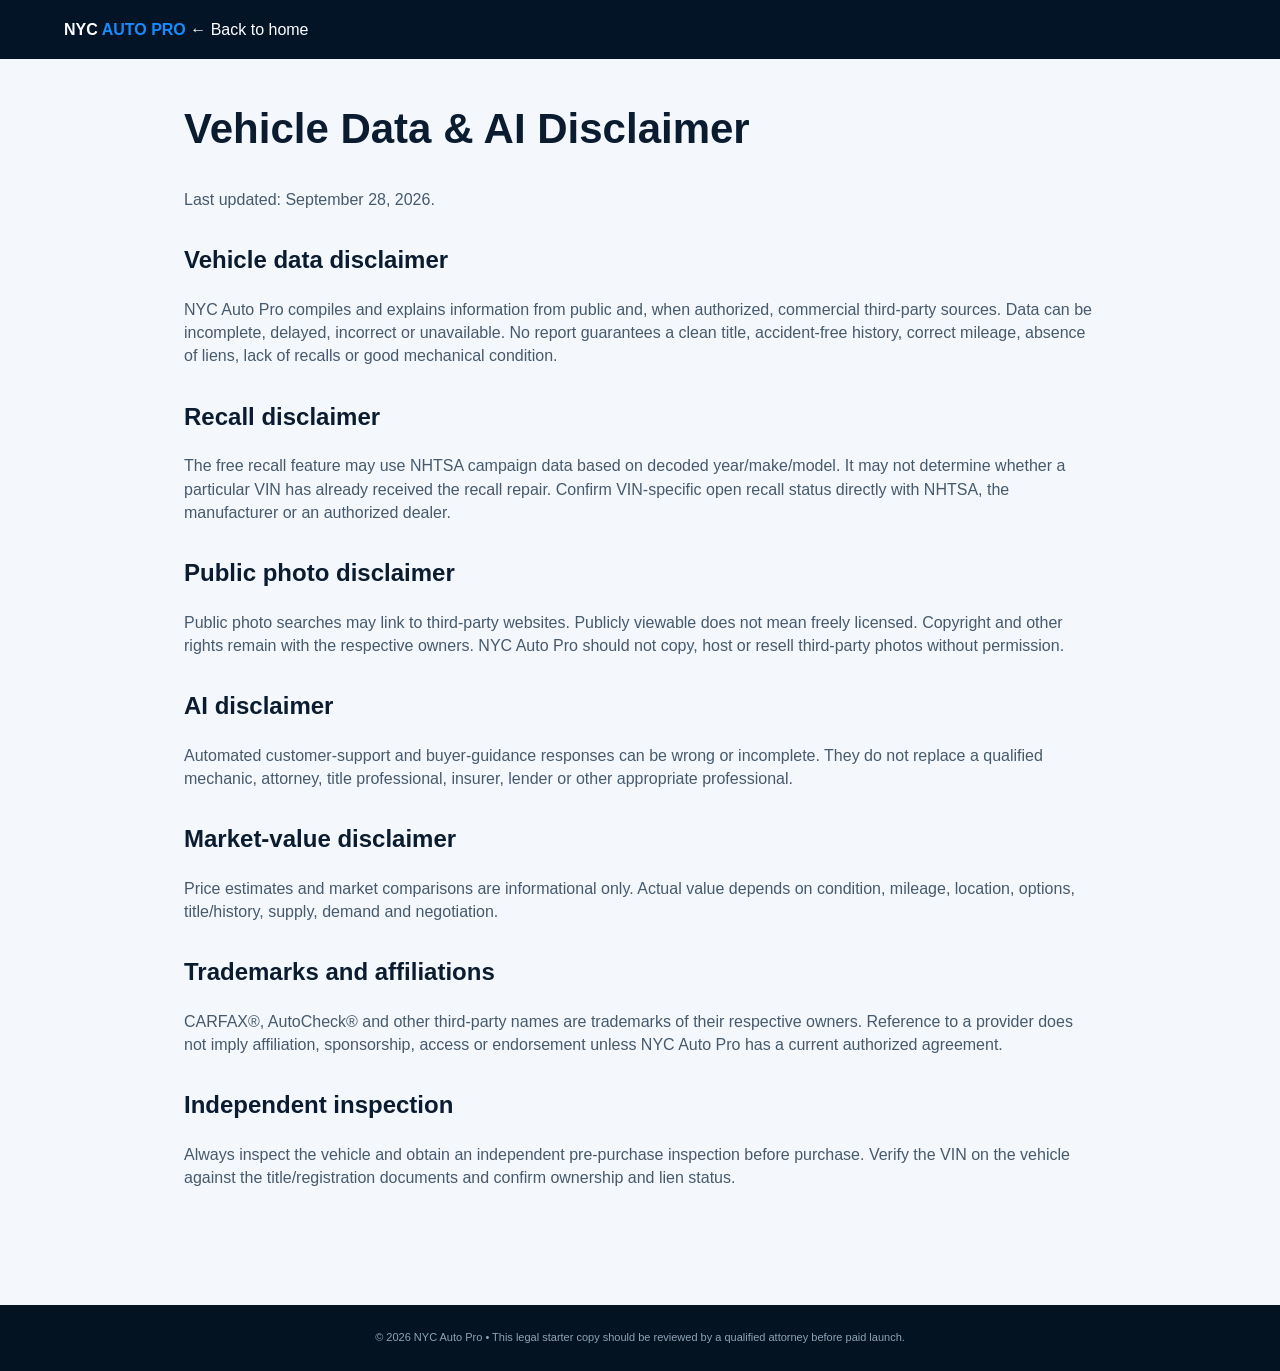
==== disclaimer.html @ b91e8018 "Add files via upload" ====
<!doctype html><html lang="en"><head><meta charset="utf-8"><meta name="viewport" content="width=device-width,initial-scale=1"><title>Vehicle Data & AI Disclaimer | NYC Auto Pro</title><link rel="stylesheet" href="styles.css"></head><body>
<div class="legal-top"><a href="index.html"><b>NYC <span>AUTO PRO</span></b> ← Back to home</a></div><main class="legal-page"><h1>Vehicle Data & AI Disclaimer</h1>
<p>Last updated: September 28, 2026.</p>
<h2>Vehicle data disclaimer</h2><p>NYC Auto Pro compiles and explains information from public and, when authorized, commercial third-party sources. Data can be incomplete, delayed, incorrect or unavailable. No report guarantees a clean title, accident-free history, correct mileage, absence of liens, lack of recalls or good mechanical condition.</p>
<h2>Recall disclaimer</h2><p>The free recall feature may use NHTSA campaign data based on decoded year/make/model. It may not determine whether a particular VIN has already received the recall repair. Confirm VIN-specific open recall status directly with NHTSA, the manufacturer or an authorized dealer.</p>
<h2>Public photo disclaimer</h2><p>Public photo searches may link to third-party websites. Publicly viewable does not mean freely licensed. Copyright and other rights remain with the respective owners. NYC Auto Pro should not copy, host or resell third-party photos without permission.</p>
<h2>AI disclaimer</h2><p>Automated customer-support and buyer-guidance responses can be wrong or incomplete. They do not replace a qualified mechanic, attorney, title professional, insurer, lender or other appropriate professional.</p>
<h2>Market-value disclaimer</h2><p>Price estimates and market comparisons are informational only. Actual value depends on condition, mileage, location, options, title/history, supply, demand and negotiation.</p>
<h2>Trademarks and affiliations</h2><p>CARFAX®, AutoCheck® and other third-party names are trademarks of their respective owners. Reference to a provider does not imply affiliation, sponsorship, access or endorsement unless NYC Auto Pro has a current authorized agreement.</p>
<h2>Independent inspection</h2><p>Always inspect the vehicle and obtain an independent pre-purchase inspection before purchase. Verify the VIN on the vehicle against the title/registration documents and confirm ownership and lien status.</p></main><div class="legal-footer">© 2026 NYC Auto Pro • This legal starter copy should be reviewed by a qualified attorney before paid launch.</div></body></html>
---- styles.css ----
*{box-sizing:border-box}html{scroll-behavior:smooth}body{margin:0;font-family:Inter,Arial,Helvetica,sans-serif;background:#f4f8fc;color:#0b1c31;line-height:1.45}a{color:inherit}button,input,select{font:inherit}button{cursor:pointer}.topbar{height:74px;background:#031427;color:white;display:flex;align-items:center;padding:0 max(24px,5vw);gap:30px;position:sticky;top:0;z-index:30;border-bottom:1px solid #17314d}.brand{display:flex;align-items:center;text-decoration:none;min-width:280px}.brand img{width:60px;height:42px;margin-right:10px}.brand strong{font-size:22px;font-style:italic;letter-spacing:.2px}.brand b,.footer-brand span{color:#168cff}.brand small{display:block;font-size:8px;letter-spacing:1px;color:#c9d9e8}.topbar nav{display:flex;gap:26px;margin-left:auto}.topbar nav a{text-decoration:none;font-size:14px;color:#d6e3ef}.topbar nav a:hover{color:white}.primary,.secondary,.dark-btn,.green-btn{border:0;border-radius:6px;padding:13px 22px;font-weight:800;text-decoration:none;display:inline-block;text-align:center}.primary{background:#0c84ff;color:white;box-shadow:0 8px 24px #0078ff30}.secondary{background:white;color:#0878e8;border:1px solid #168cff}.dark-btn{background:#061728;color:#fff}.green-btn{background:#0aa84f;color:white}.full{width:100%}.menu-btn{display:none;margin-left:auto;background:transparent;color:white;border:0;font-size:24px}.hero{position:relative;overflow:hidden;background:#05172a;color:#fff}.hero-bg{position:absolute;inset:0;background:radial-gradient(circle at 78% 38%,#174d78 0,#08233d 32%,#051526 68%,#03101e 100%)}.hero-bg:after{content:"";position:absolute;inset:0;background:linear-gradient(90deg,#031427 0%,#031427e8 36%,transparent 67%,#03142766 100%)}.hero-wrap{position:relative;z-index:2;max-width:1420px;margin:auto;padding:74px 5vw 52px;display:grid;grid-template-columns:1.05fr .95fr;gap:46px;align-items:center}.eyebrow,.section-title>span,.section-kicker{font-size:12px;letter-spacing:2px;font-weight:900;color:#1790ff}.hero h1{font-size:67px;line-height:.95;margin:14px 0 18px;letter-spacing:-2px}.hero h1 span{color:#168cff}.hero-copy>p{font-size:19px;max-width:720px;color:#d5e3ef}.hero-pills{display:flex;gap:15px;flex-wrap:wrap;margin:24px 0;color:#e8f3fc;font-size:13px}.vin-hero{display:flex;max-width:720px}.vin-hero input{flex:1;padding:16px;border:0;border-radius:7px 0 0 7px}.vin-hero button{border-radius:0 7px 7px 0;min-width:160px}.micro{font-size:11px;margin-top:9px;color:#b7c9da}.hero-media{position:relative;min-height:390px}.hero-media>img{width:100%;height:390px;object-fit:cover;border-radius:16px;box-shadow:0 25px 70px #0009;border:1px solid #2f5576}.feature-panel{position:absolute;right:-10px;top:28px;width:260px;background:#091e34eb;padding:18px;border:1px solid #31506d;border-radius:14px;box-shadow:0 20px 50px #0008}.feature-panel>div{display:flex;gap:10px;align-items:start;margin:13px 0}.feature-panel i{display:grid;place-items:center;min-width:22px;height:22px;border-radius:50%;font-style:normal;background:#0ba84f}.feature-panel b{display:block}.feature-panel small{color:#b7c8d8}.icon-strip{background:#03172a;color:white;display:grid;grid-template-columns:repeat(6,1fr);padding:15px 5vw;gap:18px;border-top:1px solid #1d3b56}.icon-strip>div{display:grid;grid-template-columns:auto 1fr;column-gap:8px}.icon-strip span{grid-row:1/3;font-size:26px}.icon-strip b{font-size:12px}.icon-strip small{font-size:10px;color:#b8c8d7}.section-title{text-align:center;max-width:850px;margin:0 auto 36px}.section-title h2{font-size:38px;margin:6px 0 8px;letter-spacing:-1px}.section-title p{color:#657587;margin:0}.dark-title h2,.dark-title p{color:white}.light-title h2,.light-title p{color:white}.recall-section{padding:70px 5vw;background:linear-gradient(135deg,#0a7ff0,#064f9c);color:white}.recall-card{max-width:1180px;margin:auto;background:#fff;color:#0b1c31;border-radius:16px;padding:28px;display:grid;grid-template-columns:1fr 1fr;gap:28px;box-shadow:0 20px 60px #003a7766}.recall-form label,.order-form label{display:block;font-weight:800;margin-bottom:8px}.input-row{display:flex}.input-row input{flex:1;padding:15px;border:1px solid #cfdae6;border-radius:7px 0 0 7px}.input-row button{border-radius:0 7px 7px 0}.recall-form small{display:block;margin-top:10px;color:#68788b}.recall-result{background:#f3f7fb;border-radius:12px;padding:20px;min-height:180px}.empty-state{text-align:center;color:#6d7b8b;padding:15px}.big-icon{font-size:40px}.vehicle-result h3{margin-top:0}.result-grid{display:grid;grid-template-columns:repeat(2,1fr);gap:8px;font-size:13px}.result-grid div{background:white;padding:10px;border-radius:7px}.recall-list{margin-top:12px}.recall-item{background:white;border-left:4px solid #ff9d00;padding:12px;margin:8px 0;border-radius:7px}.recall-item b{display:block}.recall-item small{color:#667687}.sample-section,.buyer-help,.sources,.assistant-section,.order-section{padding:75px 5vw;background:#f7faff}.sample-grid{max-width:1320px;margin:auto;display:grid;grid-template-columns:1.15fr 1fr 1fr 1fr;gap:16px}.vehicle-card,.report-card,.help-grid article,.source-grid article,.order-form{background:white;border:1px solid #dce5ee;border-radius:12px;padding:20px;box-shadow:0 10px 28px #0f365714}.vehicle-card{position:relative}.vehicle-card img{width:100%;height:190px;object-fit:cover;border-radius:8px}.sample-tag{position:absolute;right:16px;top:16px;background:#e8f4ff;color:#0879e8;font-size:10px;font-weight:900;padding:6px 8px;border-radius:4px}.vin-text{font-size:12px;color:#657587}.thumbs{display:flex;gap:8px;margin-top:10px}.thumbs span{background:#eef5fb;padding:7px;font-size:10px;border-radius:5px}.report-card h3{margin-top:0}.report-card dl{display:grid;grid-template-columns:1fr 1fr;font-size:12px}.report-card dt,.report-card dd{padding:8px 0;border-bottom:1px solid #e7edf3;margin:0}.report-card dd{font-weight:800}.report-card small{font-size:10px;color:#6f7d8d}.checklist,.blue-list,.price-card ul{padding:0;list-style:none}.checklist li,.blue-list li,.price-card li{position:relative;padding:6px 0 6px 22px}.checklist li:before,.price-card li:before{content:"✓";position:absolute;left:0;color:#0aa84f;font-weight:900}.blue-list li:before{content:"✓";position:absolute;left:0;color:#0b84ff;font-weight:900}.pricing{padding:75px 5vw;background:linear-gradient(180deg,#051b31,#052441);color:white}.price-grid{max-width:1320px;margin:auto;display:grid;grid-template-columns:repeat(4,1fr);gap:16px}.price-card{position:relative;background:white;color:#0c1d31;padding:26px 22px;border-radius:12px;box-shadow:0 18px 40px #0003}.price-card h3{text-align:center}.price-card strong{display:block;text-align:center;font-size:40px}.price-card ul{min-height:180px;font-size:13px}.price-card.featured{border:3px solid #1389ff;transform:translateY(-7px)}.price-card.free{background:#edfff3}.ribbon{position:absolute;top:-13px;left:50%;transform:translateX(-50%);background:#1389ff;color:white;padding:5px 15px;border-radius:20px;font-size:10px;font-weight:900}.ribbon.green{background:#0aa84f}.pricing-note{max-width:1000px;margin:28px auto 0;text-align:center;color:#b8cadb;font-size:11px}.help-grid{max-width:1320px;margin:auto;display:grid;grid-template-columns:repeat(6,1fr);gap:12px}.help-grid article span{font-size:30px}.help-grid h3{font-size:14px}.help-grid p{font-size:12px;color:#667687;min-height:78px}.help-grid button{background:none;border:0;color:#0879e8;font-weight:800;padding:0;text-align:left}.photo-section{padding:55px 5vw;background:#09233c;color:white;display:grid;grid-template-columns:1.35fr .65fr;gap:35px;align-items:center}.photo-copy{max-width:820px}.photo-copy h2{font-size:34px;margin:7px 0}.photo-form{display:flex;margin-top:20px}.photo-form input{flex:1;padding:14px;border:0;border-radius:7px 0 0 7px}.photo-form button{border-radius:0 7px 7px 0}.photo-tiles{display:grid;grid-template-columns:repeat(3,1fr);gap:10px}.photo-tiles div{background:#0f355a;border:1px solid #2e5576;padding:22px;text-align:center;border-radius:10px}.photo-tiles div:first-line{font-size:32px}.photo-tiles b{display:block;font-size:11px}.sources{background:white}.source-grid{max-width:1200px;margin:auto;display:grid;grid-template-columns:repeat(3,1fr);gap:15px}.source-grid article{box-shadow:none}.source-grid article b{font-size:18px}.source-grid article span{display:inline-block;margin:8px 0;background:#fff4d8;color:#845c00;font-size:9px;font-weight:900;padding:5px 7px;border-radius:4px}.source-grid article.connected span{background:#e7f9ef;color:#08743a}.source-grid p{color:#667687;font-size:13px}.trademark-note{max-width:1100px;margin:25px auto 0;background:#f5f7fa;padding:14px;border-radius:8px;font-size:11px;color:#667687}.assistant-section{display:grid;grid-template-columns:1fr 1fr;gap:40px;align-items:center;background:#eef6ff}.assistant-copy h2{font-size:38px;margin:8px 0}.online{display:inline-block;background:#0aa84f;color:white;border-radius:15px;font-size:10px;font-weight:900;padding:5px 10px}.support-points{display:flex;gap:16px;flex-wrap:wrap;font-size:12px;color:#30516f}.chat-demo{background:white;border:1px solid #d1dfec;border-radius:14px;padding:16px;box-shadow:0 14px 35px #17476f1e}.chat-head{display:flex;align-items:center;gap:10px;border-bottom:1px solid #e6edf4;padding-bottom:10px}.ai-badge{display:grid;place-items:center;width:40px;height:40px;border-radius:10px;background:#0b84ff;color:white;font-weight:900}.chat-head small{display:block;color:#6e7d8c}.messages{height:165px;overflow:auto;padding:12px 0}.bot-msg,.user-msg{max-width:85%;padding:10px 12px;border-radius:10px;margin:6px 0;font-size:12px}.bot-msg{background:#eef5fb}.user-msg{background:#0b84ff;color:white;margin-left:auto}.quick{display:flex;gap:6px;flex-wrap:wrap}.quick button{font-size:10px;border:1px solid #bed8ef;background:white;border-radius:12px;padding:5px 8px;color:#0a74da}.chat-demo form{display:flex;margin-top:10px}.chat-demo form input{flex:1;padding:12px;border:1px solid #cbd9e6;border-radius:7px 0 0 7px}.chat-demo form button{border-radius:0 7px 7px 0}.order-section{background:white}.order-form{max-width:720px;margin:auto;display:grid;gap:16px}.order-form input,.order-form select{width:100%;padding:13px;border:1px solid #ccd8e4;border-radius:7px}.agree{font-size:12px;font-weight:400!important}.agree input{width:auto;margin-right:7px}.order-form small{color:#6c7a89;text-align:center}.protection{padding:65px 5vw;background:#04182c;color:white}.protection-grid{max-width:1200px;margin:auto;display:grid;grid-template-columns:repeat(4,1fr);gap:14px}.protection-grid div{background:#0b2743;border:1px solid #234867;padding:20px;border-radius:10px}.protection-grid b{display:block;margin:8px 0}.protection-grid p{color:#b7c7d6;font-size:12px}.floating-help{position:fixed;right:18px;bottom:18px;background:#0b84ff;color:white;padding:12px 18px;border-radius:25px;font-size:12px;font-weight:900;box-shadow:0 10px 30px #006fe866;z-index:20;cursor:pointer}.toast{position:fixed;bottom:80px;left:50%;transform:translateX(-50%);background:#071726;color:#fff;padding:12px 18px;border-radius:8px;opacity:0;pointer-events:none;transition:.2s;z-index:50;font-size:12px}.toast.show{opacity:1}footer{background:#031322;color:#9eb0c1;padding:45px 5vw 20px}.footer-grid{max-width:1250px;margin:auto;display:grid;grid-template-columns:1.4fr .7fr .8fr 1.1fr;gap:35px}.footer-grid>div:not(:first-child){display:flex;flex-direction:column;gap:8px}.footer-grid a{text-decoration:none;color:#c3d0dc;font-size:12px}.footer-grid p{font-size:12px}.footer-brand{font-size:22px;font-weight:900;font-style:italic;color:white}.footer-legal{max-width:1250px;margin:30px auto 0;padding-top:18px;border-top:1px solid #183149;font-size:10px;color:#71869a}.legal-page{max-width:960px;margin:40px auto;padding:0 24px 60px}.legal-page h1{font-size:42px}.legal-page h2{margin-top:32px}.legal-page p,.legal-page li{color:#46596d}.legal-callout{background:#fff4d8;border-left:4px solid #e0a000;padding:14px;margin:20px 0}.legal-top{background:#031427;color:white;padding:18px 5vw}.legal-top a{text-decoration:none}.legal-top span{color:#168cff}.legal-footer{background:#031322;color:#8fa3b6;text-align:center;padding:25px;font-size:11px}@media(max-width:1080px){.topbar nav{display:none}.menu-btn{display:block}.topbar nav.open{display:flex;position:absolute;left:0;right:0;top:74px;background:#06192d;padding:20px;flex-direction:column}.top-cta{display:none}.hero-wrap{grid-template-columns:1fr}.hero-media{max-width:760px}.icon-strip{grid-template-columns:repeat(3,1fr)}.sample-grid{grid-template-columns:repeat(2,1fr)}.price-grid{grid-template-columns:repeat(2,1fr)}.help-grid{grid-template-columns:repeat(3,1fr)}.source-grid{grid-template-columns:repeat(2,1fr)}}@media(max-width:700px){.brand{min-width:0}.brand strong{font-size:17px}.brand small{display:none}.brand img{width:46px}.hero-wrap{padding-top:45px}.hero h1{font-size:48px}.hero-media>img{height:280px}.feature-panel{position:relative;right:auto;top:auto;width:100%;margin-top:12px}.vin-hero,.input-row,.photo-form{display:block}.vin-hero input,.vin-hero button,.input-row input,.input-row button,.photo-form input,.photo-form button{width:100%;border-radius:7px;margin:3px 0}.icon-strip{grid-template-columns:repeat(2,1fr)}.recall-card{grid-template-columns:1fr}.sample-grid,.price-grid,.help-grid,.source-grid,.assistant-section,.photo-section,.protection-grid,.footer-grid{grid-template-columns:1fr}.price-card.featured{transform:none}.help-grid article p{min-height:0}.photo-tiles{grid-template-columns:repeat(3,1fr)}.section-title h2{font-size:30px}.assistant-copy h2{font-size:30px}}
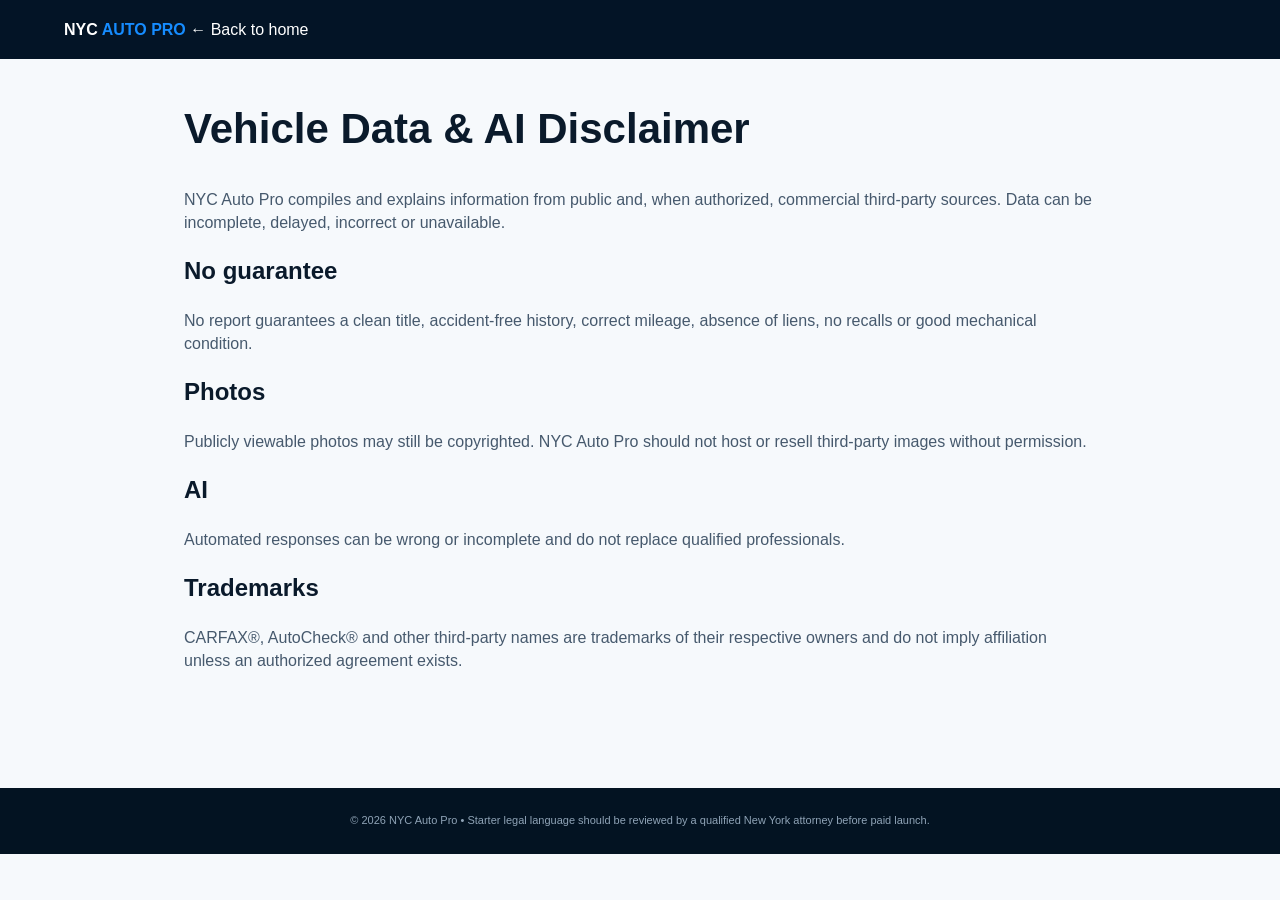
==== commit 6f08554f: "Add files via upload" ====
--- a/disclaimer.html
+++ b/disclaimer.html
@@ -1,10 +1 @@
-<!doctype html><html lang="en"><head><meta charset="utf-8"><meta name="viewport" content="width=device-width,initial-scale=1"><title>Vehicle Data & AI Disclaimer | NYC Auto Pro</title><link rel="stylesheet" href="styles.css"></head><body>
-<div class="legal-top"><a href="index.html"><b>NYC <span>AUTO PRO</span></b> ← Back to home</a></div><main class="legal-page"><h1>Vehicle Data & AI Disclaimer</h1>
-<p>Last updated: September 28, 2026.</p>
-<h2>Vehicle data disclaimer</h2><p>NYC Auto Pro compiles and explains information from public and, when authorized, commercial third-party sources. Data can be incomplete, delayed, incorrect or unavailable. No report guarantees a clean title, accident-free history, correct mileage, absence of liens, lack of recalls or good mechanical condition.</p>
-<h2>Recall disclaimer</h2><p>The free recall feature may use NHTSA campaign data based on decoded year/make/model. It may not determine whether a particular VIN has already received the recall repair. Confirm VIN-specific open recall status directly with NHTSA, the manufacturer or an authorized dealer.</p>
-<h2>Public photo disclaimer</h2><p>Public photo searches may link to third-party websites. Publicly viewable does not mean freely licensed. Copyright and other rights remain with the respective owners. NYC Auto Pro should not copy, host or resell third-party photos without permission.</p>
-<h2>AI disclaimer</h2><p>Automated customer-support and buyer-guidance responses can be wrong or incomplete. They do not replace a qualified mechanic, attorney, title professional, insurer, lender or other appropriate professional.</p>
-<h2>Market-value disclaimer</h2><p>Price estimates and market comparisons are informational only. Actual value depends on condition, mileage, location, options, title/history, supply, demand and negotiation.</p>
-<h2>Trademarks and affiliations</h2><p>CARFAX®, AutoCheck® and other third-party names are trademarks of their respective owners. Reference to a provider does not imply affiliation, sponsorship, access or endorsement unless NYC Auto Pro has a current authorized agreement.</p>
-<h2>Independent inspection</h2><p>Always inspect the vehicle and obtain an independent pre-purchase inspection before purchase. Verify the VIN on the vehicle against the title/registration documents and confirm ownership and lien status.</p></main><div class="legal-footer">© 2026 NYC Auto Pro • This legal starter copy should be reviewed by a qualified attorney before paid launch.</div></body></html>+<!doctype html><html lang="en"><head><meta charset="utf-8"><meta name="viewport" content="width=device-width,initial-scale=1"><title>Vehicle Data & AI Disclaimer | NYC Auto Pro</title><link rel="stylesheet" href="styles.css"></head><body><div class="legal-top"><a href="index.html"><b>NYC <span>AUTO PRO</span></b> ← Back to home</a></div><main class="legal-page"><h1>Vehicle Data & AI Disclaimer</h1><p>NYC Auto Pro compiles and explains information from public and, when authorized, commercial third-party sources. Data can be incomplete, delayed, incorrect or unavailable.</p><h2>No guarantee</h2><p>No report guarantees a clean title, accident-free history, correct mileage, absence of liens, no recalls or good mechanical condition.</p><h2>Photos</h2><p>Publicly viewable photos may still be copyrighted. NYC Auto Pro should not host or resell third-party images without permission.</p><h2>AI</h2><p>Automated responses can be wrong or incomplete and do not replace qualified professionals.</p><h2>Trademarks</h2><p>CARFAX®, AutoCheck® and other third-party names are trademarks of their respective owners and do not imply affiliation unless an authorized agreement exists.</p></main><div class="legal-footer">© 2026 NYC Auto Pro • Starter legal language should be reviewed by a qualified New York attorney before paid launch.</div></body></html>
--- a/styles.css
+++ b/styles.css
@@ -1 +1 @@
-*{box-sizing:border-box}html{scroll-behavior:smooth}body{margin:0;font-family:Inter,Arial,Helvetica,sans-serif;background:#f4f8fc;color:#0b1c31;line-height:1.45}a{color:inherit}button,input,select{font:inherit}button{cursor:pointer}.topbar{height:74px;background:#031427;color:white;display:flex;align-items:center;padding:0 max(24px,5vw);gap:30px;position:sticky;top:0;z-index:30;border-bottom:1px solid #17314d}.brand{display:flex;align-items:center;text-decoration:none;min-width:280px}.brand img{width:60px;height:42px;margin-right:10px}.brand strong{font-size:22px;font-style:italic;letter-spacing:.2px}.brand b,.footer-brand span{color:#168cff}.brand small{display:block;font-size:8px;letter-spacing:1px;color:#c9d9e8}.topbar nav{display:flex;gap:26px;margin-left:auto}.topbar nav a{text-decoration:none;font-size:14px;color:#d6e3ef}.topbar nav a:hover{color:white}.primary,.secondary,.dark-btn,.green-btn{border:0;border-radius:6px;padding:13px 22px;font-weight:800;text-decoration:none;display:inline-block;text-align:center}.primary{background:#0c84ff;color:white;box-shadow:0 8px 24px #0078ff30}.secondary{background:white;color:#0878e8;border:1px solid #168cff}.dark-btn{background:#061728;color:#fff}.green-btn{background:#0aa84f;color:white}.full{width:100%}.menu-btn{display:none;margin-left:auto;background:transparent;color:white;border:0;font-size:24px}.hero{position:relative;overflow:hidden;background:#05172a;color:#fff}.hero-bg{position:absolute;inset:0;background:radial-gradient(circle at 78% 38%,#174d78 0,#08233d 32%,#051526 68%,#03101e 100%)}.hero-bg:after{content:"";position:absolute;inset:0;background:linear-gradient(90deg,#031427 0%,#031427e8 36%,transparent 67%,#03142766 100%)}.hero-wrap{position:relative;z-index:2;max-width:1420px;margin:auto;padding:74px 5vw 52px;display:grid;grid-template-columns:1.05fr .95fr;gap:46px;align-items:center}.eyebrow,.section-title>span,.section-kicker{font-size:12px;letter-spacing:2px;font-weight:900;color:#1790ff}.hero h1{font-size:67px;line-height:.95;margin:14px 0 18px;letter-spacing:-2px}.hero h1 span{color:#168cff}.hero-copy>p{font-size:19px;max-width:720px;color:#d5e3ef}.hero-pills{display:flex;gap:15px;flex-wrap:wrap;margin:24px 0;color:#e8f3fc;font-size:13px}.vin-hero{display:flex;max-width:720px}.vin-hero input{flex:1;padding:16px;border:0;border-radius:7px 0 0 7px}.vin-hero button{border-radius:0 7px 7px 0;min-width:160px}.micro{font-size:11px;margin-top:9px;color:#b7c9da}.hero-media{position:relative;min-height:390px}.hero-media>img{width:100%;height:390px;object-fit:cover;border-radius:16px;box-shadow:0 25px 70px #0009;border:1px solid #2f5576}.feature-panel{position:absolute;right:-10px;top:28px;width:260px;background:#091e34eb;padding:18px;border:1px solid #31506d;border-radius:14px;box-shadow:0 20px 50px #0008}.feature-panel>div{display:flex;gap:10px;align-items:start;margin:13px 0}.feature-panel i{display:grid;place-items:center;min-width:22px;height:22px;border-radius:50%;font-style:normal;background:#0ba84f}.feature-panel b{display:block}.feature-panel small{color:#b7c8d8}.icon-strip{background:#03172a;color:white;display:grid;grid-template-columns:repeat(6,1fr);padding:15px 5vw;gap:18px;border-top:1px solid #1d3b56}.icon-strip>div{display:grid;grid-template-columns:auto 1fr;column-gap:8px}.icon-strip span{grid-row:1/3;font-size:26px}.icon-strip b{font-size:12px}.icon-strip small{font-size:10px;color:#b8c8d7}.section-title{text-align:center;max-width:850px;margin:0 auto 36px}.section-title h2{font-size:38px;margin:6px 0 8px;letter-spacing:-1px}.section-title p{color:#657587;margin:0}.dark-title h2,.dark-title p{color:white}.light-title h2,.light-title p{color:white}.recall-section{padding:70px 5vw;background:linear-gradient(135deg,#0a7ff0,#064f9c);color:white}.recall-card{max-width:1180px;margin:auto;background:#fff;color:#0b1c31;border-radius:16px;padding:28px;display:grid;grid-template-columns:1fr 1fr;gap:28px;box-shadow:0 20px 60px #003a7766}.recall-form label,.order-form label{display:block;font-weight:800;margin-bottom:8px}.input-row{display:flex}.input-row input{flex:1;padding:15px;border:1px solid #cfdae6;border-radius:7px 0 0 7px}.input-row button{border-radius:0 7px 7px 0}.recall-form small{display:block;margin-top:10px;color:#68788b}.recall-result{background:#f3f7fb;border-radius:12px;padding:20px;min-height:180px}.empty-state{text-align:center;color:#6d7b8b;padding:15px}.big-icon{font-size:40px}.vehicle-result h3{margin-top:0}.result-grid{display:grid;grid-template-columns:repeat(2,1fr);gap:8px;font-size:13px}.result-grid div{background:white;padding:10px;border-radius:7px}.recall-list{margin-top:12px}.recall-item{background:white;border-left:4px solid #ff9d00;padding:12px;margin:8px 0;border-radius:7px}.recall-item b{display:block}.recall-item small{color:#667687}.sample-section,.buyer-help,.sources,.assistant-section,.order-section{padding:75px 5vw;background:#f7faff}.sample-grid{max-width:1320px;margin:auto;display:grid;grid-template-columns:1.15fr 1fr 1fr 1fr;gap:16px}.vehicle-card,.report-card,.help-grid article,.source-grid article,.order-form{background:white;border:1px solid #dce5ee;border-radius:12px;padding:20px;box-shadow:0 10px 28px #0f365714}.vehicle-card{position:relative}.vehicle-card img{width:100%;height:190px;object-fit:cover;border-radius:8px}.sample-tag{position:absolute;right:16px;top:16px;background:#e8f4ff;color:#0879e8;font-size:10px;font-weight:900;padding:6px 8px;border-radius:4px}.vin-text{font-size:12px;color:#657587}.thumbs{display:flex;gap:8px;margin-top:10px}.thumbs span{background:#eef5fb;padding:7px;font-size:10px;border-radius:5px}.report-card h3{margin-top:0}.report-card dl{display:grid;grid-template-columns:1fr 1fr;font-size:12px}.report-card dt,.report-card dd{padding:8px 0;border-bottom:1px solid #e7edf3;margin:0}.report-card dd{font-weight:800}.report-card small{font-size:10px;color:#6f7d8d}.checklist,.blue-list,.price-card ul{padding:0;list-style:none}.checklist li,.blue-list li,.price-card li{position:relative;padding:6px 0 6px 22px}.checklist li:before,.price-card li:before{content:"✓";position:absolute;left:0;color:#0aa84f;font-weight:900}.blue-list li:before{content:"✓";position:absolute;left:0;color:#0b84ff;font-weight:900}.pricing{padding:75px 5vw;background:linear-gradient(180deg,#051b31,#052441);color:white}.price-grid{max-width:1320px;margin:auto;display:grid;grid-template-columns:repeat(4,1fr);gap:16px}.price-card{position:relative;background:white;color:#0c1d31;padding:26px 22px;border-radius:12px;box-shadow:0 18px 40px #0003}.price-card h3{text-align:center}.price-card strong{display:block;text-align:center;font-size:40px}.price-card ul{min-height:180px;font-size:13px}.price-card.featured{border:3px solid #1389ff;transform:translateY(-7px)}.price-card.free{background:#edfff3}.ribbon{position:absolute;top:-13px;left:50%;transform:translateX(-50%);background:#1389ff;color:white;padding:5px 15px;border-radius:20px;font-size:10px;font-weight:900}.ribbon.green{background:#0aa84f}.pricing-note{max-width:1000px;margin:28px auto 0;text-align:center;color:#b8cadb;font-size:11px}.help-grid{max-width:1320px;margin:auto;display:grid;grid-template-columns:repeat(6,1fr);gap:12px}.help-grid article span{font-size:30px}.help-grid h3{font-size:14px}.help-grid p{font-size:12px;color:#667687;min-height:78px}.help-grid button{background:none;border:0;color:#0879e8;font-weight:800;padding:0;text-align:left}.photo-section{padding:55px 5vw;background:#09233c;color:white;display:grid;grid-template-columns:1.35fr .65fr;gap:35px;align-items:center}.photo-copy{max-width:820px}.photo-copy h2{font-size:34px;margin:7px 0}.photo-form{display:flex;margin-top:20px}.photo-form input{flex:1;padding:14px;border:0;border-radius:7px 0 0 7px}.photo-form button{border-radius:0 7px 7px 0}.photo-tiles{display:grid;grid-template-columns:repeat(3,1fr);gap:10px}.photo-tiles div{background:#0f355a;border:1px solid #2e5576;padding:22px;text-align:center;border-radius:10px}.photo-tiles div:first-line{font-size:32px}.photo-tiles b{display:block;font-size:11px}.sources{background:white}.source-grid{max-width:1200px;margin:auto;display:grid;grid-template-columns:repeat(3,1fr);gap:15px}.source-grid article{box-shadow:none}.source-grid article b{font-size:18px}.source-grid article span{display:inline-block;margin:8px 0;background:#fff4d8;color:#845c00;font-size:9px;font-weight:900;padding:5px 7px;border-radius:4px}.source-grid article.connected span{background:#e7f9ef;color:#08743a}.source-grid p{color:#667687;font-size:13px}.trademark-note{max-width:1100px;margin:25px auto 0;background:#f5f7fa;padding:14px;border-radius:8px;font-size:11px;color:#667687}.assistant-section{display:grid;grid-template-columns:1fr 1fr;gap:40px;align-items:center;background:#eef6ff}.assistant-copy h2{font-size:38px;margin:8px 0}.online{display:inline-block;background:#0aa84f;color:white;border-radius:15px;font-size:10px;font-weight:900;padding:5px 10px}.support-points{display:flex;gap:16px;flex-wrap:wrap;font-size:12px;color:#30516f}.chat-demo{background:white;border:1px solid #d1dfec;border-radius:14px;padding:16px;box-shadow:0 14px 35px #17476f1e}.chat-head{display:flex;align-items:center;gap:10px;border-bottom:1px solid #e6edf4;padding-bottom:10px}.ai-badge{display:grid;place-items:center;width:40px;height:40px;border-radius:10px;background:#0b84ff;color:white;font-weight:900}.chat-head small{display:block;color:#6e7d8c}.messages{height:165px;overflow:auto;padding:12px 0}.bot-msg,.user-msg{max-width:85%;padding:10px 12px;border-radius:10px;margin:6px 0;font-size:12px}.bot-msg{background:#eef5fb}.user-msg{background:#0b84ff;color:white;margin-left:auto}.quick{display:flex;gap:6px;flex-wrap:wrap}.quick button{font-size:10px;border:1px solid #bed8ef;background:white;border-radius:12px;padding:5px 8px;color:#0a74da}.chat-demo form{display:flex;margin-top:10px}.chat-demo form input{flex:1;padding:12px;border:1px solid #cbd9e6;border-radius:7px 0 0 7px}.chat-demo form button{border-radius:0 7px 7px 0}.order-section{background:white}.order-form{max-width:720px;margin:auto;display:grid;gap:16px}.order-form input,.order-form select{width:100%;padding:13px;border:1px solid #ccd8e4;border-radius:7px}.agree{font-size:12px;font-weight:400!important}.agree input{width:auto;margin-right:7px}.order-form small{color:#6c7a89;text-align:center}.protection{padding:65px 5vw;background:#04182c;color:white}.protection-grid{max-width:1200px;margin:auto;display:grid;grid-template-columns:repeat(4,1fr);gap:14px}.protection-grid div{background:#0b2743;border:1px solid #234867;padding:20px;border-radius:10px}.protection-grid b{display:block;margin:8px 0}.protection-grid p{color:#b7c7d6;font-size:12px}.floating-help{position:fixed;right:18px;bottom:18px;background:#0b84ff;color:white;padding:12px 18px;border-radius:25px;font-size:12px;font-weight:900;box-shadow:0 10px 30px #006fe866;z-index:20;cursor:pointer}.toast{position:fixed;bottom:80px;left:50%;transform:translateX(-50%);background:#071726;color:#fff;padding:12px 18px;border-radius:8px;opacity:0;pointer-events:none;transition:.2s;z-index:50;font-size:12px}.toast.show{opacity:1}footer{background:#031322;color:#9eb0c1;padding:45px 5vw 20px}.footer-grid{max-width:1250px;margin:auto;display:grid;grid-template-columns:1.4fr .7fr .8fr 1.1fr;gap:35px}.footer-grid>div:not(:first-child){display:flex;flex-direction:column;gap:8px}.footer-grid a{text-decoration:none;color:#c3d0dc;font-size:12px}.footer-grid p{font-size:12px}.footer-brand{font-size:22px;font-weight:900;font-style:italic;color:white}.footer-legal{max-width:1250px;margin:30px auto 0;padding-top:18px;border-top:1px solid #183149;font-size:10px;color:#71869a}.legal-page{max-width:960px;margin:40px auto;padding:0 24px 60px}.legal-page h1{font-size:42px}.legal-page h2{margin-top:32px}.legal-page p,.legal-page li{color:#46596d}.legal-callout{background:#fff4d8;border-left:4px solid #e0a000;padding:14px;margin:20px 0}.legal-top{background:#031427;color:white;padding:18px 5vw}.legal-top a{text-decoration:none}.legal-top span{color:#168cff}.legal-footer{background:#031322;color:#8fa3b6;text-align:center;padding:25px;font-size:11px}@media(max-width:1080px){.topbar nav{display:none}.menu-btn{display:block}.topbar nav.open{display:flex;position:absolute;left:0;right:0;top:74px;background:#06192d;padding:20px;flex-direction:column}.top-cta{display:none}.hero-wrap{grid-template-columns:1fr}.hero-media{max-width:760px}.icon-strip{grid-template-columns:repeat(3,1fr)}.sample-grid{grid-template-columns:repeat(2,1fr)}.price-grid{grid-template-columns:repeat(2,1fr)}.help-grid{grid-template-columns:repeat(3,1fr)}.source-grid{grid-template-columns:repeat(2,1fr)}}@media(max-width:700px){.brand{min-width:0}.brand strong{font-size:17px}.brand small{display:none}.brand img{width:46px}.hero-wrap{padding-top:45px}.hero h1{font-size:48px}.hero-media>img{height:280px}.feature-panel{position:relative;right:auto;top:auto;width:100%;margin-top:12px}.vin-hero,.input-row,.photo-form{display:block}.vin-hero input,.vin-hero button,.input-row input,.input-row button,.photo-form input,.photo-form button{width:100%;border-radius:7px;margin:3px 0}.icon-strip{grid-template-columns:repeat(2,1fr)}.recall-card{grid-template-columns:1fr}.sample-grid,.price-grid,.help-grid,.source-grid,.assistant-section,.photo-section,.protection-grid,.footer-grid{grid-template-columns:1fr}.price-card.featured{transform:none}.help-grid article p{min-height:0}.photo-tiles{grid-template-columns:repeat(3,1fr)}.section-title h2{font-size:30px}.assistant-copy h2{font-size:30px}}+*{box-sizing:border-box}html{scroll-behavior:smooth}body{margin:0;font-family:Inter,Arial,sans-serif;color:#0a1a2b;background:#f6f9fc;line-height:1.45}a{color:inherit}button,input,select{font:inherit}.topbar{height:76px;background:#031426;color:#fff;display:flex;align-items:center;padding:0 5vw;gap:28px;position:sticky;top:0;z-index:30;border-bottom:1px solid #1d3854}.brand{display:flex;align-items:center;text-decoration:none;min-width:290px}.brand img{width:62px;margin-right:9px}.brand strong{font-size:23px;font-style:italic}.brand b,.footbrand span{color:#178cff}.brand small{display:block;font-size:8px;letter-spacing:1px;color:#c0cfdd}.topbar nav{display:flex;gap:24px;margin-left:auto}.topbar nav a{text-decoration:none;color:#d8e4ef;font-size:14px}.menu{display:none;margin-left:auto;background:none;border:0;color:white;font-size:25px}.btn{border:0;border-radius:6px;padding:13px 22px;font-weight:800;text-decoration:none;display:inline-block;text-align:center;cursor:pointer}.primary{background:#0b84ff;color:#fff;box-shadow:0 8px 25px #0077ff2e}.secondary{background:#fff;color:#0a78e5;border:1px solid #188cff}.dark{background:#071828;color:#fff}.block{width:100%}.hero{position:relative;background:#06192e;color:#fff;min-height:630px;overflow:hidden}.hero:before{content:"";position:absolute;inset:0;background:url('assets/hero-vehicle.jpg') center/cover no-repeat;opacity:.38}.hero-overlay{position:absolute;inset:0;background:linear-gradient(90deg,#031426 0,#031426f5 35%,#031426aa 55%,#03142655 100%)}.hero-content{position:relative;z-index:2;max-width:1400px;margin:auto;padding:88px 5vw 65px;display:grid;grid-template-columns:1.15fr .85fr;align-items:center;gap:45px}.eyebrow,.title>span{color:#168cff;font-size:12px;letter-spacing:2px;font-weight:900}.hero h1{font-size:68px;line-height:.95;margin:15px 0;letter-spacing:-2px}.hero h1 span{color:#168cff}.hero-copy>p{font-size:19px;color:#d1dfeb;max-width:690px}.hero-pills{display:flex;gap:14px;flex-wrap:wrap;margin:26px 0;color:#edf5fb;font-size:13px}.vinbox{display:flex;max-width:720px}.vinbox input{flex:1;padding:16px;border:0;border-radius:7px 0 0 7px}.vinbox .btn{border-radius:0 7px 7px 0}.secure{display:block;margin-top:9px;color:#adc1d3}.glass-card{margin-left:auto;max-width:315px;background:#0a2138e9;border:1px solid #365675;border-radius:14px;padding:18px;box-shadow:0 18px 60px #0009}.glass-card>div{display:flex;gap:10px;margin:15px 0}.glass-card i{display:grid;place-items:center;width:22px;height:22px;background:#0bad50;border-radius:50%;font-style:normal}.glass-card b{display:block}.glass-card small{color:#b8cad8}.trustbar{background:#03172a;color:#fff;display:grid;grid-template-columns:repeat(6,1fr);gap:16px;padding:15px 5vw}.trustbar div{display:grid;grid-template-columns:auto 1fr;column-gap:8px}.trustbar span{grid-row:1/3;font-size:25px}.trustbar b{font-size:12px}.trustbar small{font-size:9px;color:#abc0d2}.section{padding:75px 5vw}.light{background:#f5f8fc}.title{text-align:center;max-width:860px;margin:0 auto 38px}.title h2{font-size:40px;margin:6px 0 8px;letter-spacing:-1px}.title p{color:#657587}.darktitle h2,.darktitle p{color:#fff}.report-preview{max-width:1300px;margin:auto;display:grid;grid-template-columns:1.15fr 1fr 1fr 1fr;gap:15px}.car-card,.data-card,.helpgrid article,.sourcegrid article,.orderform{background:#fff;border:1px solid #dce5ee;border-radius:12px;padding:20px;box-shadow:0 10px 28px #0e385514}.car-card{position:relative}.car-card img{width:100%;height:205px;object-fit:cover;border-radius:8px}.tag{position:absolute;right:15px;top:15px;background:#e7f3ff;color:#0879e8;padding:6px 8px;border-radius:4px;font-size:10px;font-weight:900}.locked{background:#081a2c;color:#fff;border-radius:8px;padding:12px;text-align:center;font-weight:800}.data-card h3{margin-top:0}.data-card p{border-bottom:1px solid #e7edf3;padding:9px 0;margin:0;color:#586b7f}.pricing{padding:75px 5vw;background:linear-gradient(180deg,#051a30,#062847);color:#fff}.plans{max-width:1060px;margin:auto;display:grid;grid-template-columns:repeat(3,1fr);gap:18px}.plan{position:relative;background:#fff;color:#0b1c31;border-radius:12px;padding:28px 24px;box-shadow:0 18px 45px #0003}.plan h3{text-align:center}.plan strong{display:block;text-align:center;font-size:42px}.plan ul{list-style:none;padding:0;min-height:210px}.plan li{padding:7px 0 7px 22px;position:relative}.plan li:before{content:"✓";position:absolute;left:0;color:#0aa84f;font-weight:900}.plan.featured{border:3px solid #168cff;transform:translateY(-8px)}.ribbon{position:absolute;top:-14px;left:50%;transform:translateX(-50%);background:#168cff;color:#fff;border-radius:20px;padding:5px 15px;font-size:10px;font-weight:900}.note{max-width:1000px;margin:25px auto 0;text-align:center;color:#b7cada;font-size:11px}.buyer{background:#fff}.helpgrid{max-width:1300px;margin:auto;display:grid;grid-template-columns:repeat(6,1fr);gap:12px}.helpgrid article span{font-size:30px}.helpgrid h3{font-size:14px}.helpgrid p{font-size:12px;color:#637589;min-height:70px}.linkbtn{background:none;border:0;color:#0879e8;font-weight:800;padding:0;cursor:pointer}.photo-band{padding:55px 5vw;background:#0a2743;color:#fff;display:grid;grid-template-columns:1.3fr .7fr;gap:35px;align-items:center}.photo-band h2{font-size:36px;margin:8px 0}.photo-cards{display:grid;grid-template-columns:repeat(3,1fr);gap:10px}.photo-cards div{background:#103b63;border:1px solid #335d7d;border-radius:10px;padding:22px;text-align:center;font-size:28px}.photo-cards b{display:block;font-size:11px;margin-top:8px}.sources{background:#fff}.sourcegrid{max-width:1200px;margin:auto;display:grid;grid-template-columns:repeat(3,1fr);gap:15px}.sourcegrid article{box-shadow:none}.sourcegrid b{font-size:18px}.sourcegrid span{display:inline-block;margin:8px 0;background:#fff2d5;color:#805a00;padding:5px 7px;border-radius:4px;font-size:9px;font-weight:900}.sourcegrid .ok span{background:#e5f8ed;color:#08783c}.sourcegrid p{color:#627386;font-size:13px}.trademark{max-width:1100px;margin:24px auto 0;background:#f4f7fa;border-radius:8px;padding:14px;color:#68788a;font-size:11px}.ai-section{padding:75px 5vw;background:#eef6ff;display:grid;grid-template-columns:1fr 1fr;gap:42px;align-items:center}.ai-copy h2{font-size:39px;margin:8px 0}.online{display:inline-block;background:#0aa84f;color:#fff;border-radius:15px;padding:5px 10px;font-size:10px;font-weight:900}.checks{display:flex;gap:12px;flex-wrap:wrap;color:#31506d;font-size:12px}.chat{background:#fff;border:1px solid #d3e0ec;border-radius:14px;padding:16px;box-shadow:0 14px 38px #17496e1e}.chathead{display:flex;gap:10px;align-items:center;border-bottom:1px solid #e6edf4;padding-bottom:10px}.chathead>span{display:grid;place-items:center;width:40px;height:40px;background:#0b84ff;color:#fff;border-radius:10px;font-weight:900}.chathead small{display:block;color:#6d7c8b}.msgs{height:160px;overflow:auto;padding:12px 0}.bot,.user{max-width:85%;padding:10px 12px;border-radius:10px;margin:6px 0;font-size:12px}.bot{background:#edf5fb}.user{background:#0b84ff;color:#fff;margin-left:auto}.quick{display:flex;gap:6px;flex-wrap:wrap}.quick button{border:1px solid #bed8ef;background:#fff;color:#0a74da;border-radius:14px;padding:5px 9px;font-size:10px;cursor:pointer}.chat form{display:flex;margin-top:10px}.chat input{flex:1;padding:12px;border:1px solid #cbd9e6;border-radius:7px 0 0 7px}.chat form .btn{border-radius:0 7px 7px 0}.order{background:#fff}.orderform{max-width:720px;margin:auto;display:grid;gap:16px}.orderform label{font-weight:800}.orderform input,.orderform select{display:block;width:100%;padding:13px;margin-top:7px;border:1px solid #ccd8e4;border-radius:7px}.orderform .agree{font-size:12px;font-weight:400}.orderform .agree input{display:inline;width:auto;margin:0 7px 0 0}.orderform small{text-align:center;color:#6f7e8d}.owner-protection{padding:65px 5vw;background:#04182b;color:#fff}.protectgrid{max-width:1200px;margin:auto;display:grid;grid-template-columns:repeat(4,1fr);gap:14px}.protectgrid article{background:#0b2743;border:1px solid #244866;border-radius:10px;padding:20px}.protectgrid b{display:block;margin:8px 0}.protectgrid p{color:#b7c8d8;font-size:12px}footer{background:#031322;color:#a0b1c2;padding:45px 5vw 20px}.footergrid{max-width:1250px;margin:auto;display:grid;grid-template-columns:1.4fr .7fr .8fr 1.1fr;gap:35px}.footergrid>div:not(:first-child){display:flex;flex-direction:column;gap:8px}.footergrid a{text-decoration:none;color:#c3d0dc;font-size:12px}.footergrid p{font-size:12px}.footbrand{font-size:23px;font-weight:900;font-style:italic;color:#fff}.copyright{max-width:1250px;margin:30px auto 0;padding-top:18px;border-top:1px solid #193249;font-size:10px;color:#71869a}.floathelp{position:fixed;right:18px;bottom:18px;background:#0b84ff;color:#fff;border-radius:25px;padding:12px 18px;font-size:12px;font-weight:900;box-shadow:0 10px 30px #006fe866;z-index:20;cursor:pointer}.toast{position:fixed;left:50%;bottom:80px;transform:translateX(-50%);background:#071726;color:#fff;border-radius:8px;padding:12px 18px;opacity:0;pointer-events:none;transition:.2s;z-index:50;font-size:12px}.toast.show{opacity:1}.legal-top{background:#031426;color:#fff;padding:18px 5vw}.legal-top a{text-decoration:none}.legal-top span{color:#168cff}.legal-page{max-width:960px;margin:40px auto;padding:0 24px 60px}.legal-page h1{font-size:42px}.legal-page p,.legal-page li{color:#46596d}.legal-callout{background:#fff4d8;border-left:4px solid #e0a000;padding:14px}.legal-footer{background:#031322;color:#8fa3b6;text-align:center;padding:25px;font-size:11px}@media(max-width:1080px){.topbar nav{display:none}.menu{display:block}.topbar nav.open{display:flex;position:absolute;left:0;right:0;top:76px;background:#06192d;padding:20px;flex-direction:column}.topcta{display:none}.hero-content{grid-template-columns:1fr}.hero-side{max-width:760px}.trustbar{grid-template-columns:repeat(3,1fr)}.report-preview{grid-template-columns:repeat(2,1fr)}.helpgrid{grid-template-columns:repeat(3,1fr)}.sourcegrid{grid-template-columns:repeat(2,1fr)}}@media(max-width:720px){.brand{min-width:0}.brand strong{font-size:17px}.brand small{display:none}.brand img{width:46px}.hero-content{padding-top:50px}.hero h1{font-size:50px}.glass-card{margin:0;max-width:none}.vinbox{display:block}.vinbox input,.vinbox .btn{width:100%;border-radius:7px;margin:3px 0}.trustbar{grid-template-columns:repeat(2,1fr)}.report-preview,.plans,.helpgrid,.sourcegrid,.ai-section,.photo-band,.protectgrid,.footergrid{grid-template-columns:1fr}.plan.featured{transform:none}.photo-cards{grid-template-columns:repeat(3,1fr)}.helpgrid article p{min-height:0}.title h2{font-size:31px}.ai-copy h2{font-size:31px}}
